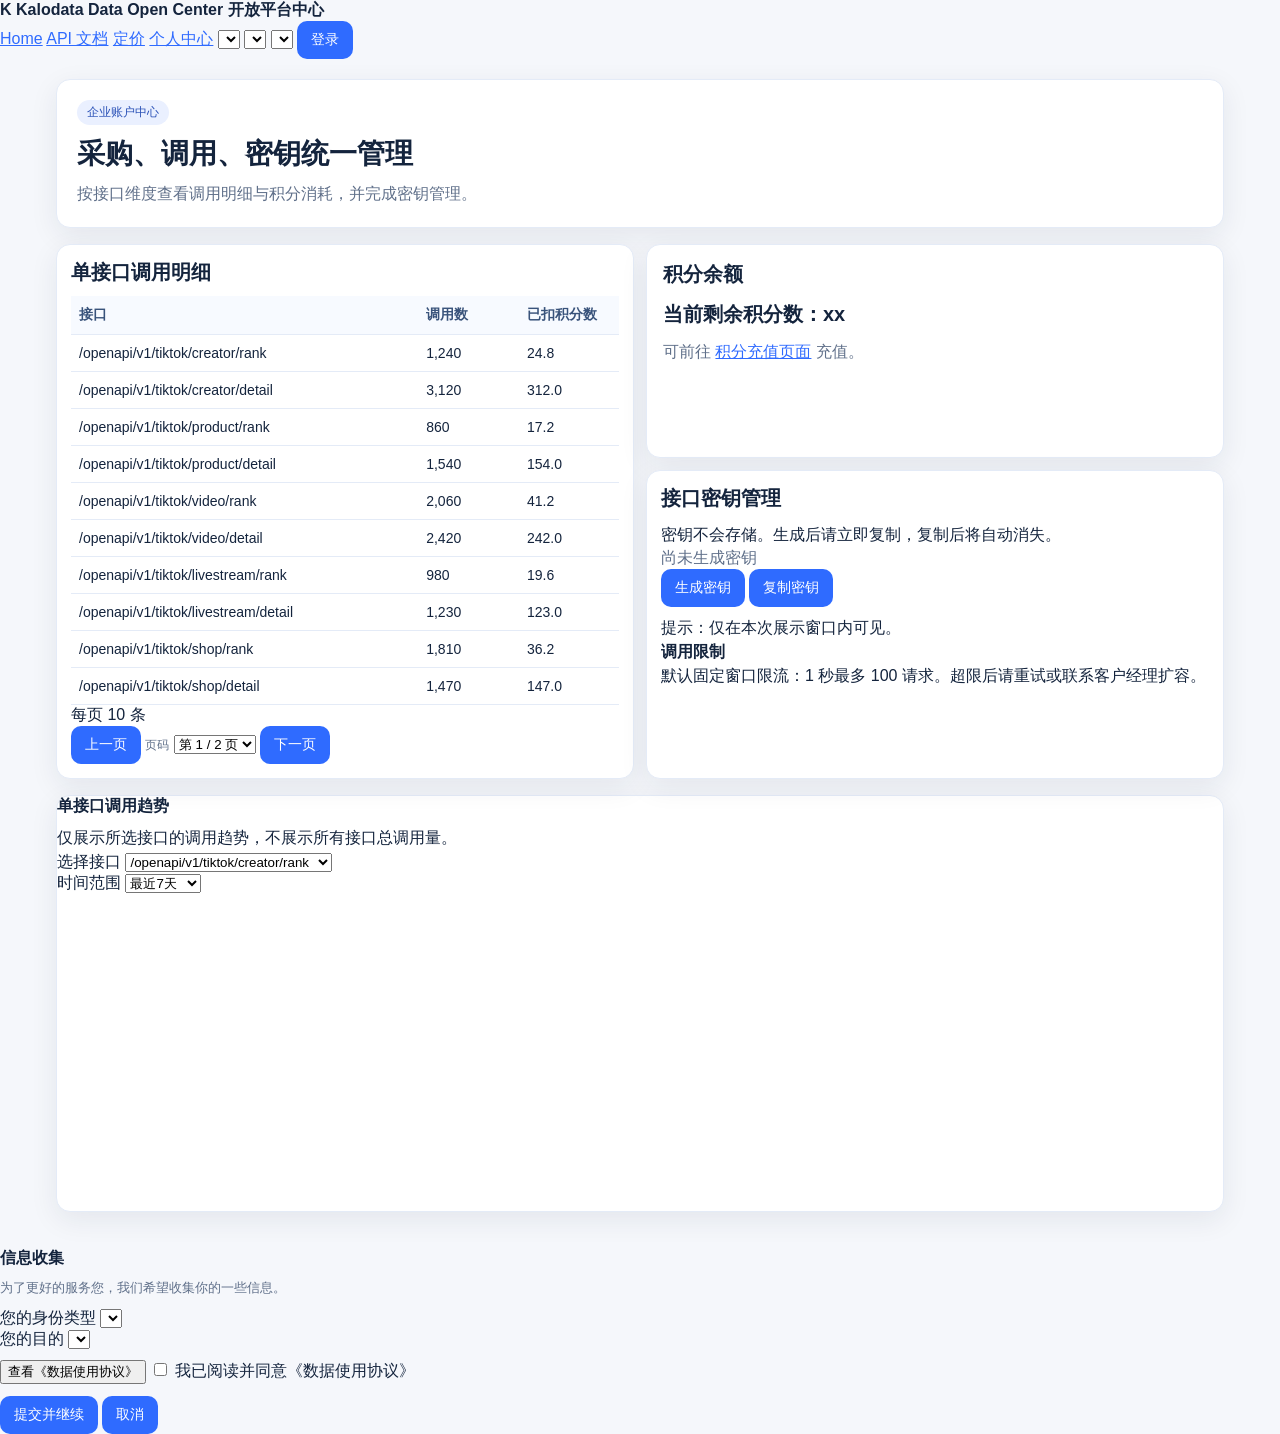
==== center.html @ 23e7f86f "Add files via upload" ====
<!doctype html>
<html lang="zh-CN">
  <head>
    <meta charset="UTF-8" />
    <meta name="viewport" content="width=device-width, initial-scale=1.0" />
    <title>Kalodata 本地交付 - 个人中心</title>
    <link rel="stylesheet" href="./styles.css" />
    <link rel="stylesheet" href="../styles.css?v=20260612-2" />
    <style>
      #rechargeHint a {
        color: #2f6bff;
      }

      #usageTable {
        min-width: 560px;
        table-layout: fixed;
      }

      #usageTable col:nth-child(1) {
        width: 62%;
      }

      #usageTable col:nth-child(2) {
        width: 18%;
      }

      #usageTable col:nth-child(3) {
        width: 20%;
      }

      #usageTable td:first-child,
      #usageTable th:first-child {
        overflow: hidden;
        text-overflow: ellipsis;
        white-space: nowrap;
      }

      #usageTable td:nth-child(2),
      #usageTable td:nth-child(3),
      #usageTable th:nth-child(2),
      #usageTable th:nth-child(3) {
        white-space: nowrap;
      }
    </style>
  </head>
  <body>
    <header class="site-header">
      <div class="site-header-inner">
        <a class="brand" href="./index.html">
          <span class="brand-logo">K</span>
          <span class="brand-text">
            <strong data-i18n="brand.title">Kalodata Data Open Center</strong>
            <span data-i18n="brand.sub">开放平台中心</span>
          </span>
        </a>
        <nav class="top-nav">
          <a href="./index.html" data-i18n="nav.home">Home</a>
          <a href="./docs.html" data-i18n="nav.docs">API 文档</a>
          <a href="./pricing.html" data-i18n="nav.pricing">定价</a>
          <a class="active" href="./center.html" data-i18n="nav.center">个人中心</a>
          <span class="global-controls">
            <select id="global-region" aria-label="region"></select>
            <select id="global-language" aria-label="language"></select>
            <select id="global-currency" aria-label="currency"></select>
          </span>
          <button class="btn" data-i18n="action.login">登录</button>
        </nav>
      </div>
    </header>

    <main class="page">
      <section class="card hero">
        <span class="hero-tag" id="centerTag">企业账户中心</span>
        <h1 id="centerTitle">采购、调用、密钥统一管理</h1>
        <p class="muted" id="centerDesc">按接口维度查看调用明细与积分消耗，并完成密钥管理。</p>
      </section>

      <section class="section grid-2">
        <article class="card panel">
          <h2 id="detailTitle">单接口调用明细</h2>
          <div class="table-wrap">
            <table id="usageTable">
              <colgroup>
                <col />
                <col />
                <col />
              </colgroup>
              <thead>
                <tr>
                  <th id="thApi">接口</th>
                  <th id="thCalls">调用数</th>
                  <th id="thDeducted">已扣积分数</th>
                </tr>
              </thead>
              <tbody id="usageTableBody"></tbody>
            </table>
          </div>
          <div class="table-pager">
            <div class="left" id="usagePageSizeText">每页 10 条</div>
            <div class="right">
              <button id="usagePrev" class="btn">上一页</button>
              <label for="usagePageSelect" class="muted" style="font-size: 12px" id="usagePageLabel">页码</label>
              <select id="usagePageSelect"></select>
              <button id="usageNext" class="btn">下一页</button>
            </div>
          </div>
        </article>

        <div style="display: grid; gap: 12px">
          <article class="card aside">
            <h2 id="balanceTitle">积分余额</h2>
            <p class="points" id="balanceText">当前剩余积分数：xx</p>
            <p class="muted" id="rechargeHint">
              可前往 <a href="./recharge.html" id="rechargeLinkText">积分充值页面</a> 充值。
            </p>
          </article>

          <article class="card panel">
            <h2 id="keyTitle" data-i18n="center.key.title">接口密钥管理</h2>
            <p class="section-sub" data-i18n="center.key.desc">密钥不会存储。生成后请立即复制，复制后将自动消失。</p>
            <div id="keyArea" class="key-box muted" data-i18n="center.key.empty">尚未生成密钥</div>
            <div class="key-actions">
              <button id="generateKey" class="btn primary" data-i18n="center.key.generate">生成密钥</button>
              <button id="copyKey" class="btn" disabled data-i18n="center.key.copy">复制密钥</button>
            </div>
            <p id="keyTip" class="status-ok" style="margin-top: 8px" data-i18n="center.key.tip">提示：仅在本次展示窗口内可见。</p>
            <div class="callout">
              <strong data-i18n="center.limit.title">调用限制</strong>
              <p id="limitText" data-i18n="center.limit.desc">默认固定窗口限流：1 秒最多 100 请求。超限后请重试或联系客户经理扩容。</p>
            </div>
          </article>
        </div>
      </section>

      <section class="section card trend-panel">
        <h3 data-i18n="center.trend.title">单接口调用趋势</h3>
        <p class="section-sub" data-i18n="center.trend.desc">仅展示所选接口的调用趋势，不展示所有接口总调用量。</p>
        <div class="fields" style="max-width: 520px">
          <div class="field">
            <label data-i18n="center.trend.endpoint">选择接口</label>
            <select id="trendEndpoint">
              <option value="creator-rank">/openapi/v1/tiktok/creator/rank</option>
              <option value="creator-detail">/openapi/v1/tiktok/creator/detail</option>
              <option value="product-rank">/openapi/v1/tiktok/product/rank</option>
            </select>
          </div>
          <div class="field">
            <label data-i18n="center.trend.range">时间范围</label>
            <select id="trendRange">
              <option value="7" data-i18n="center.trend.range.7">最近7天</option>
              <option value="14" data-i18n="center.trend.range.14">最近14天</option>
              <option value="30" data-i18n="center.trend.range.30">最近30天</option>
            </select>
          </div>
        </div>
        <svg id="trendSvg" class="trend-svg" viewBox="0 0 820 220" preserveAspectRatio="none"></svg>
      </section>
    </main>
    <div id="keyProfileModal" class="modal" aria-hidden="true">
      <div class="modal-card">
        <h3 data-i18n="center.key.profile.title">信息收集</h3>
        <p class="muted" style="font-size: 13px" data-i18n="center.key.profile.desc">
          为了更好的服务您，我们希望收集你的一些信息。
        </p>
        <div class="fields" style="grid-template-columns: 1fr; margin-top: 10px">
          <div class="field">
            <label data-i18n="center.key.profile.identity">您的身份类型</label>
            <select id="profileIdentity"></select>
          </div>
          <div class="field" id="profileIdentityOtherWrap" style="display: none">
            <label data-i18n="center.key.profile.identity.other">其他</label>
            <input
              id="profileIdentityOther"
              type="text"
              data-i18n-placeholder="center.key.profile.identity.otherPlaceholder"
              placeholder="请输入您的身份类型"
            />
          </div>
          <div class="field">
            <label data-i18n="center.key.profile.purpose">您的目的</label>
            <select id="profilePurpose"></select>
          </div>
        </div>
        <div class="agreement-step" style="margin-top: 10px">
          <button id="profileAgreementLink" type="button" class="agreement-link" data-i18n="pricing.agreement.link">查看《数据使用协议》</button>
          <div id="profileAgreementContent" class="agreement-content" hidden>
            <strong data-i18n="pricing.agreement.title">数据使用协议（摘要）</strong>
            <p data-i18n="pricing.agreement.content">
              您同意仅在合法合规范围内使用 Kalodata 数据，不得用于侵犯隐私、违规抓取、倒卖或其他违法用途。您需对账号与密钥安全负责，并遵守平台调用频率与权限边界。平台可基于合规要求对异常调用进行限制或暂停服务。
            </p>
          </div>
          <label class="agreement-check">
            <input id="profileAgreementCheck" type="checkbox" />
            <span data-i18n="pricing.agreement.check">我已阅读并同意《数据使用协议》</span>
          </label>
        </div>
        <p id="profileError" class="status-warn" style="display: none; margin-top: 10px"></p>
        <div class="hero-actions" style="margin-top: 12px">
          <button id="profileSubmit" class="btn primary" type="button" data-i18n="center.key.profile.submit">
            提交并继续
          </button>
          <button id="profileCancel" class="btn" type="button" data-i18n="center.key.profile.cancel">取消</button>
        </div>
      </div>
    </div>
    <script src="../app.js?v=20260612-6"></script>
    <script>
      const keyArea = document.getElementById("keyArea");
      const generateKeyBtn = document.getElementById("generateKey");
      const copyKeyBtn = document.getElementById("copyKey");
      const keyTip = document.getElementById("keyTip");
      const keyProfileModal = document.getElementById("keyProfileModal");
      const profileIdentity = document.getElementById("profileIdentity");
      const profileIdentityOtherWrap = document.getElementById("profileIdentityOtherWrap");
      const profileIdentityOther = document.getElementById("profileIdentityOther");
      const profilePurpose = document.getElementById("profilePurpose");
      const profileAgreementLink = document.getElementById("profileAgreementLink");
      const profileAgreementContent = document.getElementById("profileAgreementContent");
      const profileAgreementCheck = document.getElementById("profileAgreementCheck");
      const profileError = document.getElementById("profileError");
      const profileSubmit = document.getElementById("profileSubmit");
      const profileCancel = document.getElementById("profileCancel");
      let currentKey = "";

      function randomKey() {
        return `sk_live_kalodata_${Math.random().toString(36).slice(2, 10)}${Math.random()
          .toString(36)
          .slice(2, 8)}`;
      }

      function openProfileModal() {
        keyProfileModal.classList.add("open");
        keyProfileModal.setAttribute("aria-hidden", "false");
      }

      function closeProfileModal() {
        keyProfileModal.classList.remove("open");
        keyProfileModal.setAttribute("aria-hidden", "true");
      }

      function renderProfileOptions() {
        profileIdentity.innerHTML = `
          <option value="">--</option>
          <option value="brand">${window.KDC.t("center.key.profile.identity.brand")}</option>
          <option value="consulting">${window.KDC.t("center.key.profile.identity.consulting")}</option>
          <option value="merchant">${window.KDC.t("center.key.profile.identity.merchant")}</option>
          <option value="individual">${window.KDC.t("center.key.profile.identity.individual")}</option>
          <option value="other">${window.KDC.t("center.key.profile.identity.other")}</option>
        `;
        profilePurpose.innerHTML = `
          <option value="">--</option>
          <option value="self">${window.KDC.t("center.key.profile.purpose.self")}</option>
          <option value="client">${window.KDC.t("center.key.profile.purpose.client")}</option>
        `;
      }

      function issueKey() {
        currentKey = randomKey();
        keyArea.textContent = currentKey;
        keyArea.classList.remove("muted");
        copyKeyBtn.disabled = false;
        keyTip.textContent = window.KDC.t("center.key.generated");
      }

      function resetProfileForm() {
        profileIdentity.value = "";
        profileIdentityOther.value = "";
        profilePurpose.value = "";
        profileAgreementCheck.checked = false;
        profileAgreementContent.hidden = true;
        profileIdentityOtherWrap.style.display = "none";
        profileError.style.display = "none";
      }

      generateKeyBtn.addEventListener("click", () => {
        resetProfileForm();
        openProfileModal();
      });

      profileIdentity.addEventListener("change", () => {
        const isOther = profileIdentity.value === "other";
        profileIdentityOtherWrap.style.display = isOther ? "block" : "none";
        if (!isOther) profileIdentityOther.value = "";
        profileError.style.display = "none";
      });

      profileCancel.addEventListener("click", () => {
        closeProfileModal();
      });

      profileAgreementLink.addEventListener("click", () => {
        profileAgreementContent.hidden = !profileAgreementContent.hidden;
      });

      profileAgreementCheck.addEventListener("change", () => {
        if (profileAgreementCheck.checked) {
          profileError.style.display = "none";
        }
      });

      profileSubmit.addEventListener("click", () => {
        if (!profileIdentity.value) {
          profileError.style.display = "block";
          profileError.textContent = window.KDC.t("center.key.profile.error.identity");
          return;
        }
        if (profileIdentity.value === "other" && !String(profileIdentityOther.value || "").trim()) {
          profileError.style.display = "block";
          profileError.textContent = window.KDC.t("center.key.profile.error.other");
          return;
        }
        if (!profilePurpose.value) {
          profileError.style.display = "block";
          profileError.textContent = window.KDC.t("center.key.profile.error.purpose");
          return;
        }
        if (!profileAgreementCheck.checked) {
          profileError.style.display = "block";
          profileError.textContent = window.KDC.t("pricing.agreement.required");
          return;
        }
        closeProfileModal();
        issueKey();
      });

      keyProfileModal.addEventListener("click", (event) => {
        if (event.target === keyProfileModal) closeProfileModal();
      });

      copyKeyBtn.addEventListener("click", async () => {
        if (!currentKey) return;
        try {
          if (navigator.clipboard && navigator.clipboard.writeText) {
            await navigator.clipboard.writeText(currentKey);
          }
        } catch {}
        currentKey = "";
        keyArea.textContent = window.KDC.t("center.key.copiedMsg");
        keyArea.classList.add("muted");
        copyKeyBtn.disabled = true;
        keyTip.textContent = window.KDC.t("center.key.destroyed");
      });

      const trendData = {
        "creator-rank": [120, 180, 240, 210, 300, 340, 380, 360, 320, 340, 400, 420, 390, 410],
        "creator-detail": [80, 70, 110, 130, 120, 160, 140, 150, 190, 170, 180, 220, 200, 210],
        "product-rank": [60, 90, 140, 200, 260, 300, 280, 250, 220, 240, 210, 230, 200, 180],
      };

      function renderTrend() {
        const endpoint = document.getElementById("trendEndpoint").value;
        const range = Number(document.getElementById("trendRange").value);
        const source = trendData[endpoint];
        const points = source.slice(-Math.min(range, source.length));
        const max = Math.max(...points, 1);
        const min = Math.min(...points, 0);
        const width = 820;
        const height = 220;
        const padX = 36;
        const padY = 20;
        const plotW = width - padX * 2;
        const plotH = height - padY * 2;

        const coords = points.map((value, idx) => {
          const x = padX + (idx / (points.length - 1 || 1)) * plotW;
          const y = padY + (1 - (value - min) / (max - min || 1)) * plotH;
          return [x, y];
        });
        const polyline = coords.map((c) => `${c[0]},${c[1]}`).join(" ");

        const svg = document.getElementById("trendSvg");
        svg.innerHTML = `
          <line x1="${padX}" y1="${height - padY}" x2="${width - padX}" y2="${height - padY}" stroke="#d5e3ff" />
          <line x1="${padX}" y1="${padY}" x2="${padX}" y2="${height - padY}" stroke="#d5e3ff" />
          <polyline fill="none" stroke="#2f6bff" stroke-width="3" points="${polyline}" />
          ${coords.map((c) => `<circle cx="${c[0]}" cy="${c[1]}" r="3.2" fill="#1f58e8" />`).join("")}
          <text x="${padX}" y="16" fill="#5a6f95" font-size="11">${window.KDC.t("center.trend.axisY")}</text>
          <text x="${width - 72}" y="${height - 8}" fill="#5a6f95" font-size="11">${window.KDC.t("center.trend.axisX")}</text>
        `;
      }

      document.getElementById("trendEndpoint").addEventListener("change", renderTrend);
      document.getElementById("trendRange").addEventListener("change", renderTrend);
    </script>
    <script>
      const pageTexts = {
        zh: {
          tag: "企业账户中心",
          title: "采购、调用、密钥统一管理",
          desc: "按接口维度查看调用明细与积分消耗，并完成密钥管理。",
          detailTitle: "单接口调用明细",
          thApi: "接口",
          thCalls: "调用数",
          thDeducted: "已扣积分数",
          pagerPageSize: "每页 10 条",
          pagerPrev: "上一页",
          pagerNext: "下一页",
          pagerLabel: "页码",
          pagerFormat: "第 {page} / {total} 页",
          balanceTitle: "积分余额",
          balanceText: "当前剩余积分数：xx",
          rechargePrefix: "可前往 ",
          rechargeLink: "积分充值页面",
          rechargeSuffix: " 充值。",
        },
        en: {
          tag: "Enterprise Account Center",
          title: "Unified Purchase, Usage and Key Management",
          desc: "View per-endpoint usage details and point deductions, and manage API keys.",
          detailTitle: "Per-endpoint Usage Details",
          thApi: "API",
          thCalls: "Calls",
          thDeducted: "Deducted Points",
          pagerPageSize: "10 per page",
          pagerPrev: "Prev",
          pagerNext: "Next",
          pagerLabel: "Page",
          pagerFormat: "Page {page} / {total}",
          balanceTitle: "Point Balance",
          balanceText: "Current remaining points: xx",
          rechargePrefix: "Go to ",
          rechargeLink: "Points Recharge Page",
          rechargeSuffix: " to top up.",
        },
      };

      function activeTexts() {
        const lang = (window.KDC?.settings?.language || "zh-CN").toLowerCase();
        return lang.startsWith("zh") ? pageTexts.zh : pageTexts.en;
      }

      const usageRows = [
        { api: "/openapi/v1/tiktok/creator/rank", calls: "1,240", deducted: "24.8" },
        { api: "/openapi/v1/tiktok/creator/detail", calls: "3,120", deducted: "312.0" },
        { api: "/openapi/v1/tiktok/product/rank", calls: "860", deducted: "17.2" },
        { api: "/openapi/v1/tiktok/product/detail", calls: "1,540", deducted: "154.0" },
        { api: "/openapi/v1/tiktok/video/rank", calls: "2,060", deducted: "41.2" },
        { api: "/openapi/v1/tiktok/video/detail", calls: "2,420", deducted: "242.0" },
        { api: "/openapi/v1/tiktok/livestream/rank", calls: "980", deducted: "19.6" },
        { api: "/openapi/v1/tiktok/livestream/detail", calls: "1,230", deducted: "123.0" },
        { api: "/openapi/v1/tiktok/shop/rank", calls: "1,810", deducted: "36.2" },
        { api: "/openapi/v1/tiktok/shop/detail", calls: "1,470", deducted: "147.0" },
        { api: "/openapi/v1/category/rank", calls: "720", deducted: "14.4" },
        { api: "/openapi/v1/category/detail", calls: "930", deducted: "93.0" },
        { api: "/openapi/v1/tiktok/product/rank?region=US", calls: "650", deducted: "13.0" },
        { api: "/openapi/v1/tiktok/creator/rank?region=US", calls: "590", deducted: "11.8" },
        { api: "/openapi/v1/tiktok/video/rank?region=US", calls: "510", deducted: "10.2" },
      ];
      const usagePageSize = 10;
      let usagePage = 1;
      const usageBody = document.getElementById("usageTableBody");
      const usagePrev = document.getElementById("usagePrev");
      const usageNext = document.getElementById("usageNext");
      const usagePageSelect = document.getElementById("usagePageSelect");

      function pagerText(format, page, total) {
        return format.replace("{page}", String(page)).replace("{total}", String(total));
      }

      function renderUsageTable() {
        const t = activeTexts();
        const totalPages = Math.max(1, Math.ceil(usageRows.length / usagePageSize));
        if (usagePage > totalPages) usagePage = totalPages;
        const start = (usagePage - 1) * usagePageSize;
        const current = usageRows.slice(start, start + usagePageSize);

        usageBody.innerHTML = current
          .map(
            (row) => `<tr>
              <td>${row.api}</td>
              <td>${row.calls}</td>
              <td>${row.deducted}</td>
            </tr>`
          )
          .join("");

        usagePageSelect.innerHTML = Array.from({ length: totalPages }, (_, i) => {
          const page = i + 1;
          return `<option value="${page}">${pagerText(t.pagerFormat, page, totalPages)}</option>`;
        }).join("");
        usagePageSelect.value = String(usagePage);
        usagePrev.disabled = usagePage <= 1;
        usageNext.disabled = usagePage >= totalPages;
      }

      usagePrev.addEventListener("click", () => {
        if (usagePage > 1) {
          usagePage -= 1;
          renderUsageTable();
        }
      });
      usageNext.addEventListener("click", () => {
        const totalPages = Math.max(1, Math.ceil(usageRows.length / usagePageSize));
        if (usagePage < totalPages) {
          usagePage += 1;
          renderUsageTable();
        }
      });
      usagePageSelect.addEventListener("change", () => {
        usagePage = Number(usagePageSelect.value) || 1;
        renderUsageTable();
      });

      function applyPageTexts() {
        const t = activeTexts();
        document.getElementById("centerTag").textContent = t.tag;
        document.getElementById("centerTitle").textContent = t.title;
        document.getElementById("centerDesc").textContent = t.desc;
        document.getElementById("detailTitle").textContent = t.detailTitle;
        document.getElementById("thApi").textContent = t.thApi;
        document.getElementById("thCalls").textContent = t.thCalls;
        document.getElementById("thDeducted").textContent = t.thDeducted;
        document.getElementById("usagePageSizeText").textContent = t.pagerPageSize;
        document.getElementById("usagePrev").textContent = t.pagerPrev;
        document.getElementById("usageNext").textContent = t.pagerNext;
        document.getElementById("usagePageLabel").textContent = t.pagerLabel;
        document.getElementById("balanceTitle").textContent = t.balanceTitle;
        document.getElementById("balanceText").textContent = t.balanceText;
        document.getElementById("rechargeHint").innerHTML = `${t.rechargePrefix}<a href="./recharge.html" id="rechargeLinkText">${t.rechargeLink}</a>${t.rechargeSuffix}`;
        renderUsageTable();
        const identityBefore = profileIdentity.value;
        const purposeBefore = profilePurpose.value;
        renderProfileOptions();
        if (identityBefore) profileIdentity.value = identityBefore;
        if (purposeBefore) profilePurpose.value = purposeBefore;
        profileIdentityOtherWrap.style.display = profileIdentity.value === "other" ? "block" : "none";
        if (profileError.style.display !== "none") {
          if (!profileIdentity.value) profileError.textContent = window.KDC.t("center.key.profile.error.identity");
          else if (profileIdentity.value === "other" && !String(profileIdentityOther.value || "").trim()) {
            profileError.textContent = window.KDC.t("center.key.profile.error.other");
          } else if (!profilePurpose.value) {
            profileError.textContent = window.KDC.t("center.key.profile.error.purpose");
          } else if (!profileAgreementCheck.checked) {
            profileError.textContent = window.KDC.t("pricing.agreement.required");
          }
        }
        renderTrend();
      }

      applyPageTexts();
      window.addEventListener("kdc:settingsChanged", applyPageTexts);
    </script>
  </body>
</html>
---- styles.css ----
:root {
  --bg: #f5f7fb;
  --card: #ffffff;
  --line: #e4ebf7;
  --text: #14243d;
  --muted: #60708a;
  --primary: #2f6bff;
  --shadow: 0 8px 28px rgba(20, 36, 61, 0.08);
}

* {
  box-sizing: border-box;
}

body {
  margin: 0;
  font-family: "PingFang SC", "Microsoft YaHei", "Segoe UI", sans-serif;
  color: var(--text);
  background: var(--bg);
}

a {
  color: var(--primary);
}

.header {
  background: #fff;
  border-bottom: 1px solid var(--line);
}

.header-inner {
  max-width: 1200px;
  margin: 0 auto;
  padding: 14px 16px;
  display: flex;
  gap: 16px;
  align-items: center;
  justify-content: space-between;
}

.brand {
  text-decoration: none;
  color: var(--text);
  font-weight: 700;
}

.nav {
  display: flex;
  flex-wrap: wrap;
  gap: 8px;
}

.nav a {
  text-decoration: none;
  color: #2a3f63;
  border: 1px solid transparent;
  border-radius: 8px;
  padding: 6px 10px;
  font-size: 14px;
}

.nav a.active {
  border-color: #cfddff;
  background: #edf3ff;
  color: #234cae;
}

.page {
  max-width: 1200px;
  margin: 20px auto 36px;
  padding: 0 16px;
}

.card {
  background: var(--card);
  border: 1px solid var(--line);
  border-radius: 14px;
  box-shadow: var(--shadow);
}

.hero {
  padding: 20px;
}

.hero-tag {
  display: inline-block;
  border-radius: 999px;
  background: #eaf0ff;
  color: #2a51b7;
  padding: 4px 10px;
  font-size: 12px;
}

h1 {
  margin: 10px 0 8px;
  font-size: 28px;
}

h2 {
  margin: 0 0 10px;
  font-size: 20px;
}

h3 {
  margin: 0 0 8px;
  font-size: 16px;
}

p {
  margin: 0;
  line-height: 1.65;
}

.muted {
  color: var(--muted);
}

.section {
  margin-top: 16px;
}

.grid-2 {
  display: grid;
  grid-template-columns: repeat(2, minmax(0, 1fr));
  gap: 12px;
}

.grid-3 {
  display: grid;
  grid-template-columns: repeat(3, minmax(0, 1fr));
  gap: 12px;
}

.panel {
  padding: 14px;
}

.chip {
  display: inline-block;
  margin-top: 8px;
  border: 1px solid #d7e3ff;
  background: #f3f7ff;
  color: #294fba;
  border-radius: 999px;
  padding: 3px 10px;
  font-size: 12px;
}

.table-wrap {
  overflow-x: auto;
}

table {
  width: 100%;
  border-collapse: collapse;
  font-size: 14px;
}

th,
td {
  border-bottom: 1px solid var(--line);
  text-align: left;
  padding: 10px 8px;
  vertical-align: top;
}

th {
  color: #39537b;
  background: #f7faff;
  font-weight: 600;
}

.layout {
  display: grid;
  gap: 14px;
  grid-template-columns: minmax(0, 1fr) 320px;
  align-items: start;
}

.products {
  display: grid;
  grid-template-columns: repeat(2, minmax(0, 1fr));
  gap: 12px;
}

.formula {
  margin-top: 8px;
  font-size: 13px;
  color: #355176;
  background: #f5f8ff;
  border: 1px solid #e1e9ff;
  border-radius: 8px;
  padding: 6px 8px;
}

.btn {
  display: inline-block;
  text-decoration: none;
  border: 0;
  border-radius: 10px;
  padding: 10px 14px;
  font-size: 14px;
  background: var(--primary);
  color: #fff;
}

.aside {
  padding: 16px;
}

.points {
  margin: 10px 0 8px;
  font-size: 20px;
  font-weight: 600;
}

.doc-list {
  margin: 8px 0 0;
  padding-left: 18px;
}

.doc-list li {
  margin: 6px 0;
}

@media (max-width: 960px) {
  .grid-2,
  .grid-3,
  .products,
  .layout {
    grid-template-columns: 1fr;
  }
}
---- styles.css ----
:root {
  --bg: #f5f7fb;
  --card: #ffffff;
  --line: #e4ebf7;
  --text: #14243d;
  --muted: #60708a;
  --primary: #2f6bff;
  --shadow: 0 8px 28px rgba(20, 36, 61, 0.08);
}

* {
  box-sizing: border-box;
}

body {
  margin: 0;
  font-family: "PingFang SC", "Microsoft YaHei", "Segoe UI", sans-serif;
  color: var(--text);
  background: var(--bg);
}

a {
  color: var(--primary);
}

.header {
  background: #fff;
  border-bottom: 1px solid var(--line);
}

.header-inner {
  max-width: 1200px;
  margin: 0 auto;
  padding: 14px 16px;
  display: flex;
  gap: 16px;
  align-items: center;
  justify-content: space-between;
}

.brand {
  text-decoration: none;
  color: var(--text);
  font-weight: 700;
}

.nav {
  display: flex;
  flex-wrap: wrap;
  gap: 8px;
}

.nav a {
  text-decoration: none;
  color: #2a3f63;
  border: 1px solid transparent;
  border-radius: 8px;
  padding: 6px 10px;
  font-size: 14px;
}

.nav a.active {
  border-color: #cfddff;
  background: #edf3ff;
  color: #234cae;
}

.page {
  max-width: 1200px;
  margin: 20px auto 36px;
  padding: 0 16px;
}

.card {
  background: var(--card);
  border: 1px solid var(--line);
  border-radius: 14px;
  box-shadow: var(--shadow);
}

.hero {
  padding: 20px;
}

.hero-tag {
  display: inline-block;
  border-radius: 999px;
  background: #eaf0ff;
  color: #2a51b7;
  padding: 4px 10px;
  font-size: 12px;
}

h1 {
  margin: 10px 0 8px;
  font-size: 28px;
}

h2 {
  margin: 0 0 10px;
  font-size: 20px;
}

h3 {
  margin: 0 0 8px;
  font-size: 16px;
}

p {
  margin: 0;
  line-height: 1.65;
}

.muted {
  color: var(--muted);
}

.section {
  margin-top: 16px;
}

.grid-2 {
  display: grid;
  grid-template-columns: repeat(2, minmax(0, 1fr));
  gap: 12px;
}

.grid-3 {
  display: grid;
  grid-template-columns: repeat(3, minmax(0, 1fr));
  gap: 12px;
}

.panel {
  padding: 14px;
}

.chip {
  display: inline-block;
  margin-top: 8px;
  border: 1px solid #d7e3ff;
  background: #f3f7ff;
  color: #294fba;
  border-radius: 999px;
  padding: 3px 10px;
  font-size: 12px;
}

.table-wrap {
  overflow-x: auto;
}

table {
  width: 100%;
  border-collapse: collapse;
  font-size: 14px;
}

th,
td {
  border-bottom: 1px solid var(--line);
  text-align: left;
  padding: 10px 8px;
  vertical-align: top;
}

th {
  color: #39537b;
  background: #f7faff;
  font-weight: 600;
}

.layout {
  display: grid;
  gap: 14px;
  grid-template-columns: minmax(0, 1fr) 320px;
  align-items: start;
}

.products {
  display: grid;
  grid-template-columns: repeat(2, minmax(0, 1fr));
  gap: 12px;
}

.formula {
  margin-top: 8px;
  font-size: 13px;
  color: #355176;
  background: #f5f8ff;
  border: 1px solid #e1e9ff;
  border-radius: 8px;
  padding: 6px 8px;
}

.btn {
  display: inline-block;
  text-decoration: none;
  border: 0;
  border-radius: 10px;
  padding: 10px 14px;
  font-size: 14px;
  background: var(--primary);
  color: #fff;
}

.aside {
  padding: 16px;
}

.points {
  margin: 10px 0 8px;
  font-size: 20px;
  font-weight: 600;
}

.doc-list {
  margin: 8px 0 0;
  padding-left: 18px;
}

.doc-list li {
  margin: 6px 0;
}

@media (max-width: 960px) {
  .grid-2,
  .grid-3,
  .products,
  .layout {
    grid-template-columns: 1fr;
  }
}
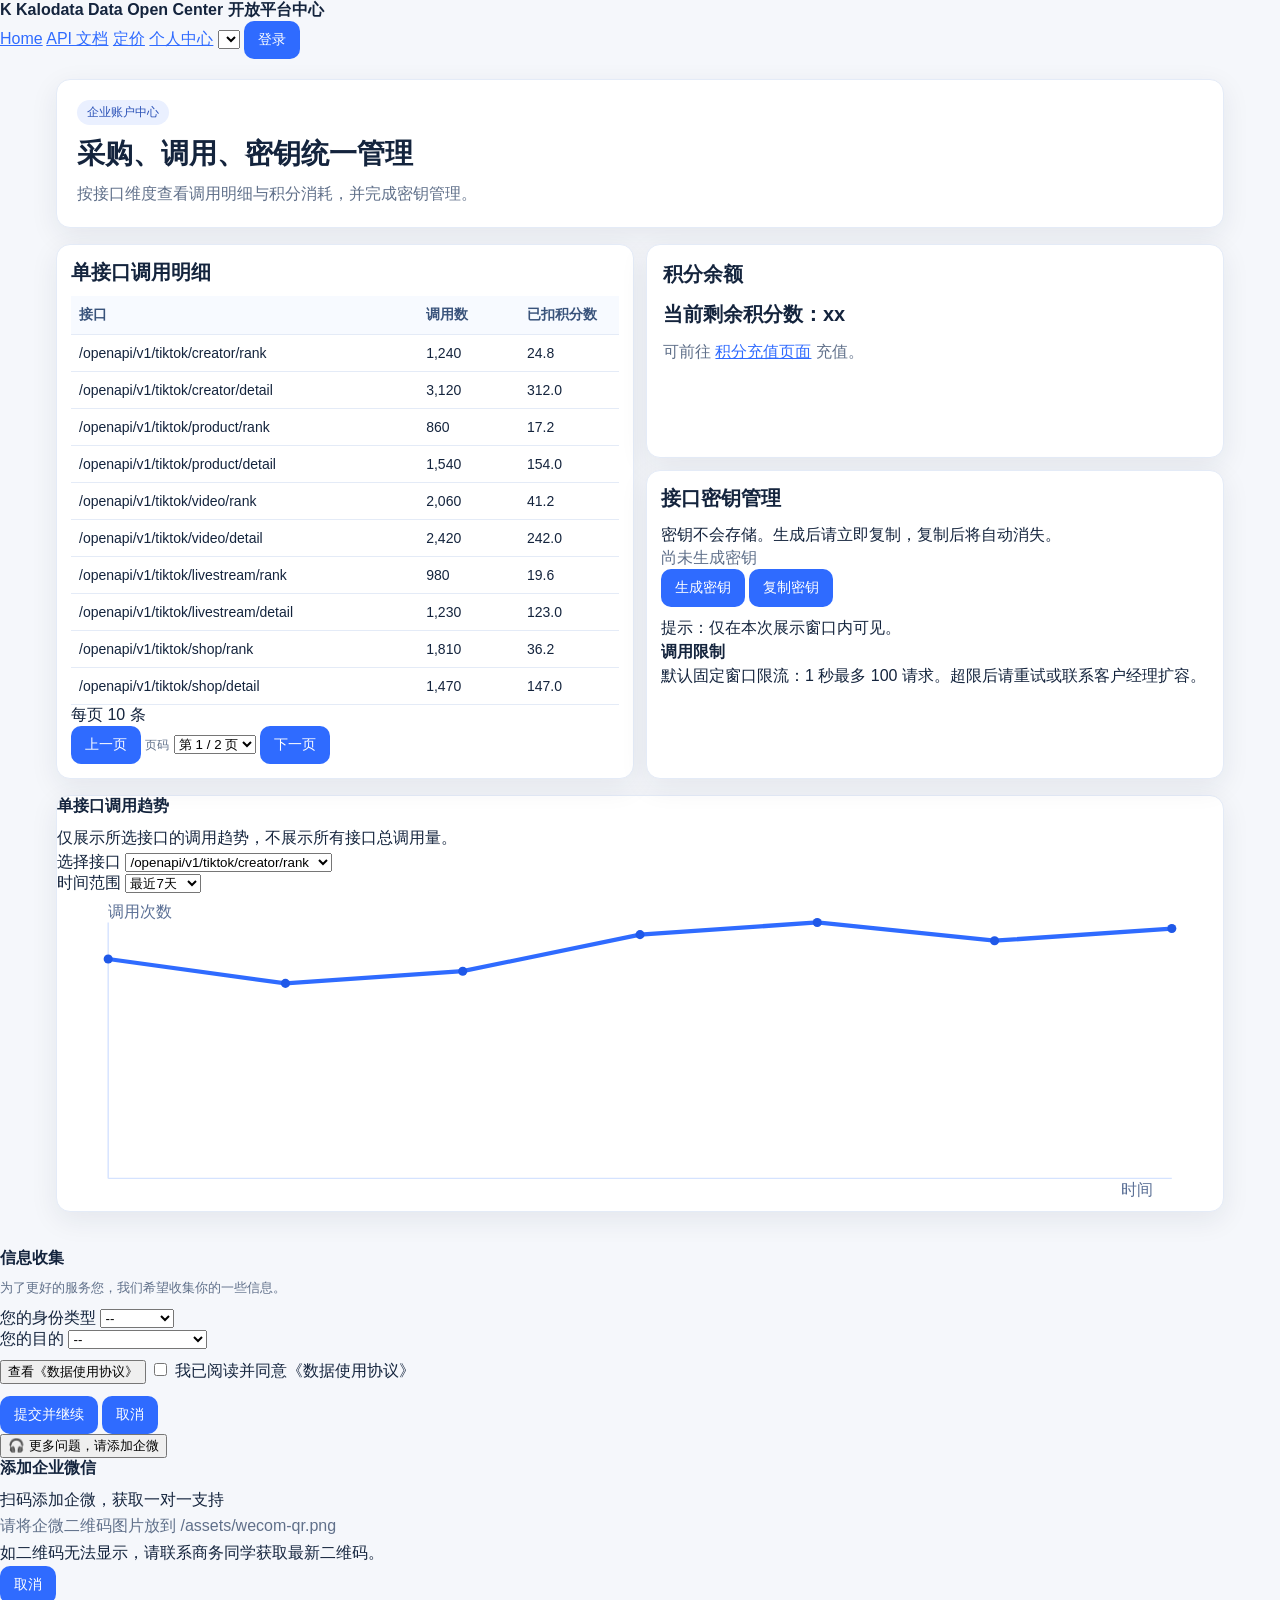
==== commit f7b7eab1: "Add files via upload" ====
--- a/center.html
+++ b/center.html
@@ -59,9 +59,7 @@
           <a href="./pricing.html" data-i18n="nav.pricing">定价</a>
           <a class="active" href="./center.html" data-i18n="nav.center">个人中心</a>
           <span class="global-controls">
-            <select id="global-region" aria-label="region"></select>
             <select id="global-language" aria-label="language"></select>
-            <select id="global-currency" aria-label="currency"></select>
           </span>
           <button class="btn" data-i18n="action.login">登录</button>
         </nav>
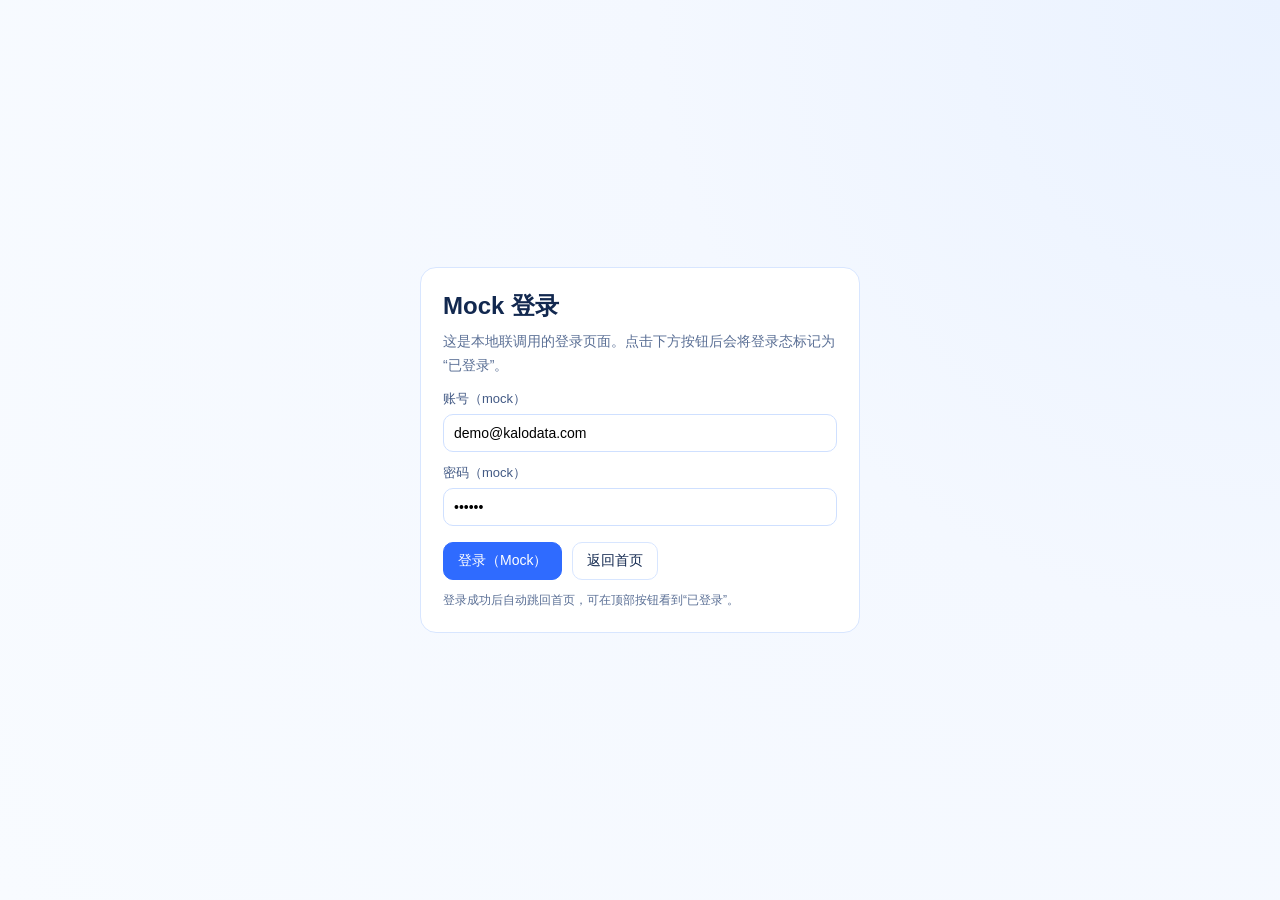
==== commit 34b23651: "Add files via upload" ====
--- a/center.html
+++ b/center.html
@@ -4,8 +4,8 @@
     <meta charset="UTF-8" />
     <meta name="viewport" content="width=device-width, initial-scale=1.0" />
     <title>Kalodata 本地交付 - 个人中心</title>
-    <link rel="stylesheet" href="./styles.css" />
-    <link rel="stylesheet" href="../styles.css?v=20260612-2" />
+    <link rel="stylesheet" href="./chat-output-20260612/styles.css" />
+    <link rel="stylesheet" href="./styles.css?v=20260612-2" />
     <style>
       #rechargeHint a {
         color: #2f6bff;
@@ -108,9 +108,7 @@
           <article class="card aside">
             <h2 id="balanceTitle">积分余额</h2>
             <p class="points" id="balanceText">当前剩余积分数：xx</p>
-            <p class="muted" id="rechargeHint">
-              可前往 <a href="./recharge.html" id="rechargeLinkText">积分充值页面</a> 充值。
-            </p>
+            <p class="muted" id="rechargeHint">可前往 <a href="./recharge.html" id="rechargeLinkText">积分充值页面</a> 充值。</p>
           </article>
 
           <article class="card panel">
@@ -154,12 +152,11 @@
         <svg id="trendSvg" class="trend-svg" viewBox="0 0 820 220" preserveAspectRatio="none"></svg>
       </section>
     </main>
+
     <div id="keyProfileModal" class="modal" aria-hidden="true">
       <div class="modal-card">
         <h3 data-i18n="center.key.profile.title">信息收集</h3>
-        <p class="muted" style="font-size: 13px" data-i18n="center.key.profile.desc">
-          为了更好的服务您，我们希望收集你的一些信息。
-        </p>
+        <p class="muted" style="font-size: 13px" data-i18n="center.key.profile.desc">为了更好的服务您，我们希望收集你的一些信息。</p>
         <div class="fields" style="grid-template-columns: 1fr; margin-top: 10px">
           <div class="field">
             <label data-i18n="center.key.profile.identity">您的身份类型</label>
@@ -167,12 +164,7 @@
           </div>
           <div class="field" id="profileIdentityOtherWrap" style="display: none">
             <label data-i18n="center.key.profile.identity.other">其他</label>
-            <input
-              id="profileIdentityOther"
-              type="text"
-              data-i18n-placeholder="center.key.profile.identity.otherPlaceholder"
-              placeholder="请输入您的身份类型"
-            />
+            <input id="profileIdentityOther" type="text" data-i18n-placeholder="center.key.profile.identity.otherPlaceholder" placeholder="请输入您的身份类型" />
           </div>
           <div class="field">
             <label data-i18n="center.key.profile.purpose">您的目的</label>
@@ -194,14 +186,13 @@
         </div>
         <p id="profileError" class="status-warn" style="display: none; margin-top: 10px"></p>
         <div class="hero-actions" style="margin-top: 12px">
-          <button id="profileSubmit" class="btn primary" type="button" data-i18n="center.key.profile.submit">
-            提交并继续
-          </button>
+          <button id="profileSubmit" class="btn primary" type="button" data-i18n="center.key.profile.submit">提交并继续</button>
           <button id="profileCancel" class="btn" type="button" data-i18n="center.key.profile.cancel">取消</button>
         </div>
       </div>
     </div>
-    <script src="../app.js?v=20260612-6"></script>
+
+    <script src="./app.js?v=20260612-6"></script>
     <script>
       const keyArea = document.getElementById("keyArea");
       const generateKeyBtn = document.getElementById("generateKey");
@@ -221,21 +212,16 @@
       let currentKey = "";
 
       function randomKey() {
-        return `sk_live_kalodata_${Math.random().toString(36).slice(2, 10)}${Math.random()
-          .toString(36)
-          .slice(2, 8)}`;
-      }
-
+        return `sk_live_kalodata_${Math.random().toString(36).slice(2, 10)}${Math.random().toString(36).slice(2, 8)}`;
+      }
       function openProfileModal() {
         keyProfileModal.classList.add("open");
         keyProfileModal.setAttribute("aria-hidden", "false");
       }
-
       function closeProfileModal() {
         keyProfileModal.classList.remove("open");
         keyProfileModal.setAttribute("aria-hidden", "true");
       }
-
       function renderProfileOptions() {
         profileIdentity.innerHTML = `
           <option value="">--</option>
@@ -251,7 +237,6 @@
           <option value="client">${window.KDC.t("center.key.profile.purpose.client")}</option>
         `;
       }
-
       function issueKey() {
         currentKey = randomKey();
         keyArea.textContent = currentKey;
@@ -259,7 +244,6 @@
         copyKeyBtn.disabled = false;
         keyTip.textContent = window.KDC.t("center.key.generated");
       }
-
       function resetProfileForm() {
         profileIdentity.value = "";
         profileIdentityOther.value = "";
@@ -269,33 +253,23 @@
         profileIdentityOtherWrap.style.display = "none";
         profileError.style.display = "none";
       }
-
       generateKeyBtn.addEventListener("click", () => {
         resetProfileForm();
         openProfileModal();
       });
-
       profileIdentity.addEventListener("change", () => {
         const isOther = profileIdentity.value === "other";
         profileIdentityOtherWrap.style.display = isOther ? "block" : "none";
         if (!isOther) profileIdentityOther.value = "";
         profileError.style.display = "none";
       });
-
-      profileCancel.addEventListener("click", () => {
-        closeProfileModal();
-      });
-
+      profileCancel.addEventListener("click", closeProfileModal);
       profileAgreementLink.addEventListener("click", () => {
         profileAgreementContent.hidden = !profileAgreementContent.hidden;
       });
-
       profileAgreementCheck.addEventListener("change", () => {
-        if (profileAgreementCheck.checked) {
-          profileError.style.display = "none";
-        }
-      });
-
+        if (profileAgreementCheck.checked) profileError.style.display = "none";
+      });
       profileSubmit.addEventListener("click", () => {
         if (!profileIdentity.value) {
           profileError.style.display = "block";
@@ -320,11 +294,9 @@
         closeProfileModal();
         issueKey();
       });
-
       keyProfileModal.addEventListener("click", (event) => {
         if (event.target === keyProfileModal) closeProfileModal();
       });
-
       copyKeyBtn.addEventListener("click", async () => {
         if (!currentKey) return;
         try {
@@ -344,7 +316,6 @@
         "creator-detail": [80, 70, 110, 130, 120, 160, 140, 150, 190, 170, 180, 220, 200, 210],
         "product-rank": [60, 90, 140, 200, 260, 300, 280, 250, 220, 240, 210, 230, 200, 180],
       };
-
       function renderTrend() {
         const endpoint = document.getElementById("trendEndpoint").value;
         const range = Number(document.getElementById("trendRange").value);
@@ -358,14 +329,12 @@
         const padY = 20;
         const plotW = width - padX * 2;
         const plotH = height - padY * 2;
-
         const coords = points.map((value, idx) => {
           const x = padX + (idx / (points.length - 1 || 1)) * plotW;
           const y = padY + (1 - (value - min) / (max - min || 1)) * plotH;
           return [x, y];
         });
         const polyline = coords.map((c) => `${c[0]},${c[1]}`).join(" ");
-
         const svg = document.getElementById("trendSvg");
         svg.innerHTML = `
           <line x1="${padX}" y1="${height - padY}" x2="${width - padX}" y2="${height - padY}" stroke="#d5e3ff" />
@@ -376,7 +345,6 @@
           <text x="${width - 72}" y="${height - 8}" fill="#5a6f95" font-size="11">${window.KDC.t("center.trend.axisX")}</text>
         `;
       }
-
       document.getElementById("trendEndpoint").addEventListener("change", renderTrend);
       document.getElementById("trendRange").addEventListener("change", renderTrend);
     </script>
@@ -421,12 +389,10 @@
           rechargeSuffix: " to top up.",
         },
       };
-
       function activeTexts() {
         const lang = (window.KDC?.settings?.language || "zh-CN").toLowerCase();
         return lang.startsWith("zh") ? pageTexts.zh : pageTexts.en;
       }
-
       const usageRows = [
         { api: "/openapi/v1/tiktok/creator/rank", calls: "1,240", deducted: "24.8" },
         { api: "/openapi/v1/tiktok/creator/detail", calls: "3,120", deducted: "312.0" },
@@ -450,28 +416,16 @@
       const usagePrev = document.getElementById("usagePrev");
       const usageNext = document.getElementById("usageNext");
       const usagePageSelect = document.getElementById("usagePageSelect");
-
       function pagerText(format, page, total) {
         return format.replace("{page}", String(page)).replace("{total}", String(total));
       }
-
       function renderUsageTable() {
         const t = activeTexts();
         const totalPages = Math.max(1, Math.ceil(usageRows.length / usagePageSize));
         if (usagePage > totalPages) usagePage = totalPages;
         const start = (usagePage - 1) * usagePageSize;
         const current = usageRows.slice(start, start + usagePageSize);
-
-        usageBody.innerHTML = current
-          .map(
-            (row) => `<tr>
-              <td>${row.api}</td>
-              <td>${row.calls}</td>
-              <td>${row.deducted}</td>
-            </tr>`
-          )
-          .join("");
-
+        usageBody.innerHTML = current.map((row) => `<tr><td>${row.api}</td><td>${row.calls}</td><td>${row.deducted}</td></tr>`).join("");
         usagePageSelect.innerHTML = Array.from({ length: totalPages }, (_, i) => {
           const page = i + 1;
           return `<option value="${page}">${pagerText(t.pagerFormat, page, totalPages)}</option>`;
@@ -480,7 +434,6 @@
         usagePrev.disabled = usagePage <= 1;
         usageNext.disabled = usagePage >= totalPages;
       }
-
       usagePrev.addEventListener("click", () => {
         if (usagePage > 1) {
           usagePage -= 1;
@@ -498,7 +451,6 @@
         usagePage = Number(usagePageSelect.value) || 1;
         renderUsageTable();
       });
-
       function applyPageTexts() {
         const t = activeTexts();
         document.getElementById("centerTag").textContent = t.tag;
@@ -534,7 +486,6 @@
         }
         renderTrend();
       }
-
       applyPageTexts();
       window.addEventListener("kdc:settingsChanged", applyPageTexts);
     </script>
--- a/styles.css
+++ b/styles.css
@@ -1,233 +1,1268 @@
 :root {
-  --bg: #f5f7fb;
-  --card: #ffffff;
-  --line: #e4ebf7;
-  --text: #14243d;
-  --muted: #60708a;
+  --bg: #f4f8ff;
+  --surface: #ffffff;
+  --surface-soft: #f7faff;
+  --line: #d8e6ff;
+  --text: #12284f;
+  --muted: #5a6f95;
   --primary: #2f6bff;
-  --shadow: 0 8px 28px rgba(20, 36, 61, 0.08);
+  --primary-strong: #1f58e8;
+  --primary-soft: #eaf1ff;
+  --success: #0a8f5c;
+  --warning: #db8a00;
 }
 
 * {
   box-sizing: border-box;
 }
 
+html,
 body {
   margin: 0;
-  font-family: "PingFang SC", "Microsoft YaHei", "Segoe UI", sans-serif;
+  padding: 0;
+}
+
+body {
+  font-family: "Inter", "Segoe UI", "PingFang SC", "Microsoft YaHei", sans-serif;
   color: var(--text);
-  background: var(--bg);
+  background: radial-gradient(circle at top right, #eaf2ff 0%, #f4f8ff 40%, #f8fbff 100%);
 }
 
 a {
-  color: var(--primary);
-}
-
-.header {
-  background: #fff;
+  color: inherit;
+  text-decoration: none;
+}
+
+.site-header {
+  position: sticky;
+  top: 0;
+  z-index: 40;
   border-bottom: 1px solid var(--line);
-}
-
-.header-inner {
-  max-width: 1200px;
+  background: rgba(255, 255, 255, 0.9);
+  backdrop-filter: blur(8px);
+}
+
+.site-header-inner {
+  max-width: 1240px;
   margin: 0 auto;
-  padding: 14px 16px;
-  display: flex;
-  gap: 16px;
+  height: 68px;
+  display: flex;
   align-items: center;
   justify-content: space-between;
+  padding: 0 20px;
 }
 
 .brand {
-  text-decoration: none;
+  display: flex;
+  align-items: center;
+  gap: 10px;
+}
+
+.brand-logo {
+  width: 34px;
+  height: 34px;
+  border-radius: 10px;
+  display: grid;
+  place-items: center;
+  background: linear-gradient(135deg, #2f6bff, #4d8bff);
+  color: #fff;
+  font-weight: 700;
+}
+
+.brand-text {
+  line-height: 1.1;
+}
+
+.brand-text strong {
+  display: block;
+  font-size: 14px;
+}
+
+.brand-text span {
+  color: var(--muted);
+  font-size: 12px;
+}
+
+.top-nav {
+  display: flex;
+  align-items: center;
+  gap: 18px;
+  color: #3a5180;
+  font-size: 14px;
+}
+
+.top-nav a {
+  padding: 6px 10px;
+  border-radius: 8px;
+}
+
+.top-nav a.active {
+  background: var(--primary-soft);
+  color: var(--primary-strong);
+  font-weight: 600;
+}
+
+.global-controls {
+  display: inline-flex;
+  align-items: center;
+  gap: 6px;
+}
+
+.global-controls select {
+  border: 1px solid #cfe0ff;
+  border-radius: 8px;
+  padding: 6px 8px;
+  background: #fff;
+  color: #2b4578;
+  font-size: 12px;
+}
+
+.btn {
+  border: 1px solid var(--line);
+  background: #fff;
   color: var(--text);
+  border-radius: 10px;
+  padding: 8px 14px;
+  font-size: 13px;
+  cursor: pointer;
+}
+
+.btn.primary {
+  background: var(--primary);
+  border-color: var(--primary);
+  color: #fff;
+}
+
+.btn.primary:hover {
+  background: var(--primary-strong);
+}
+
+.page {
+  max-width: 1240px;
+  margin: 0 auto;
+  padding: 22px 20px 40px;
+}
+
+.card {
+  background: var(--surface);
+  border: 1px solid var(--line);
+  border-radius: 16px;
+}
+
+.hero {
+  padding: 28px;
+  background: linear-gradient(145deg, #ffffff 0%, #f2f7ff 70%, #e8f1ff 100%);
+}
+
+.hero-tag {
+  display: inline-flex;
+  padding: 6px 11px;
+  border-radius: 999px;
+  font-size: 12px;
+  font-weight: 600;
+  color: #295de0;
+  background: #eaf1ff;
+}
+
+.hero h1 {
+  font-size: 34px;
+  margin: 14px 0 8px;
+  line-height: 1.2;
+}
+
+.hero p {
+  margin: 0;
+  color: var(--muted);
+  line-height: 1.75;
+}
+
+.hero-actions {
+  margin-top: 20px;
+  display: flex;
+  gap: 10px;
+}
+
+.grid {
+  display: grid;
+  gap: 14px;
+}
+
+.grid-4 {
+  grid-template-columns: repeat(4, minmax(0, 1fr));
+}
+
+.grid-3 {
+  grid-template-columns: repeat(3, minmax(0, 1fr));
+}
+
+.stat {
+  padding: 16px;
+}
+
+.stat strong {
+  display: block;
+  font-size: 26px;
+  margin-bottom: 4px;
+}
+
+.stat span {
+  color: var(--muted);
+  font-size: 13px;
+}
+
+.section {
+  margin-top: 16px;
+}
+
+.section-title {
+  font-size: 20px;
+  margin: 0 0 10px;
+}
+
+.section-sub {
+  margin: 0 0 14px;
+  color: var(--muted);
+  font-size: 14px;
+}
+
+.feature {
+  padding: 16px;
+}
+
+.feature h3 {
+  margin: 2px 0 8px;
+  font-size: 17px;
+}
+
+.feature p {
+  margin: 0;
+  line-height: 1.7;
+  color: var(--muted);
+  font-size: 14px;
+}
+
+.doc-layout {
+  display: grid;
+  grid-template-columns: 280px 1fr;
+  gap: 16px;
+}
+
+.doc-sidebar {
+  position: sticky;
+  top: 90px;
+  height: calc(100vh - 110px);
+  overflow: auto;
+  padding: 14px;
+}
+
+.doc-sidebar h3 {
+  margin: 0 0 10px;
+  font-size: 14px;
+  color: var(--muted);
+}
+
+.doc-group {
+  margin-bottom: 14px;
+}
+
+.doc-group-title {
+  font-size: 13px;
   font-weight: 700;
-}
-
-.nav {
-  display: flex;
-  flex-wrap: wrap;
-  gap: 8px;
-}
-
-.nav a {
-  text-decoration: none;
-  color: #2a3f63;
-  border: 1px solid transparent;
+  margin: 0 0 8px;
+}
+
+.doc-link {
+  width: 100%;
+  text-align: left;
+  border: none;
+  background: transparent;
   border-radius: 8px;
-  padding: 6px 10px;
+  padding: 9px 10px;
+  color: #344a75;
+  font-size: 13px;
+  cursor: pointer;
+}
+
+.doc-link:hover {
+  background: var(--primary-soft);
+}
+
+.doc-link.active {
+  background: var(--primary-soft);
+  color: var(--primary-strong);
+  font-weight: 600;
+}
+
+.doc-content {
+  padding: 18px;
+}
+
+.endpoint-title {
+  font-size: 24px;
+  margin: 0 0 8px;
+}
+
+.endpoint-meta {
+  margin: 0;
+  color: var(--muted);
   font-size: 14px;
 }
 
-.nav a.active {
-  border-color: #cfddff;
-  background: #edf3ff;
-  color: #234cae;
-}
-
-.page {
-  max-width: 1200px;
-  margin: 20px auto 36px;
-  padding: 0 16px;
-}
-
-.card {
-  background: var(--card);
+.chip {
+  display: inline-flex;
+  border-radius: 8px;
+  padding: 5px 9px;
+  font-size: 12px;
+  font-weight: 600;
+  margin-right: 6px;
+}
+
+.chip.method {
+  background: #dbe8ff;
+  color: #2557d1;
+}
+
+.chip.route {
+  background: #edf4ff;
+  color: #2e4f88;
+  font-family: "Consolas", monospace;
+}
+
+.callout {
+  margin-top: 14px;
   border: 1px solid var(--line);
-  border-radius: 14px;
-  box-shadow: var(--shadow);
-}
-
-.hero {
-  padding: 20px;
-}
-
-.hero-tag {
-  display: inline-block;
-  border-radius: 999px;
-  background: #eaf0ff;
-  color: #2a51b7;
-  padding: 4px 10px;
-  font-size: 12px;
-}
-
-h1 {
-  margin: 10px 0 8px;
-  font-size: 28px;
-}
-
-h2 {
-  margin: 0 0 10px;
-  font-size: 20px;
-}
-
-h3 {
+  background: var(--surface-soft);
+  border-radius: 12px;
+  padding: 12px;
+}
+
+.callout strong {
+  font-size: 13px;
+  color: #23467f;
+}
+
+.callout p {
+  margin: 6px 0 0;
+  color: var(--muted);
+  line-height: 1.65;
+  font-size: 13px;
+}
+
+.block {
+  margin-top: 16px;
+}
+
+.block h3 {
   margin: 0 0 8px;
   font-size: 16px;
 }
 
-p {
-  margin: 0;
-  line-height: 1.65;
-}
-
-.muted {
-  color: var(--muted);
-}
-
-.section {
-  margin-top: 16px;
-}
-
-.grid-2 {
-  display: grid;
-  grid-template-columns: repeat(2, minmax(0, 1fr));
-  gap: 12px;
-}
-
-.grid-3 {
-  display: grid;
-  grid-template-columns: repeat(3, minmax(0, 1fr));
-  gap: 12px;
-}
-
-.panel {
-  padding: 14px;
-}
-
-.chip {
-  display: inline-block;
-  margin-top: 8px;
-  border: 1px solid #d7e3ff;
-  background: #f3f7ff;
-  color: #294fba;
-  border-radius: 999px;
-  padding: 3px 10px;
-  font-size: 12px;
-}
-
 .table-wrap {
-  overflow-x: auto;
+  border: 1px solid var(--line);
+  border-radius: 12px;
+  overflow: auto;
 }
 
 table {
   width: 100%;
   border-collapse: collapse;
-  font-size: 14px;
+  min-width: 680px;
 }
 
 th,
 td {
-  border-bottom: 1px solid var(--line);
+  padding: 11px 12px;
+  border-bottom: 1px solid #eaf0ff;
   text-align: left;
-  padding: 10px 8px;
-  vertical-align: top;
+  font-size: 13px;
 }
 
 th {
-  color: #39537b;
+  font-weight: 600;
+  background: var(--surface-soft);
+  color: #425982;
+}
+
+.mono {
+  font-family: "Consolas", monospace;
+}
+
+.debug-actions {
+  margin-top: 10px;
+}
+
+.debug-response-wrap {
+  margin-top: 12px;
+}
+
+.debug-response-wrap p,
+#debug-request-label {
+  margin: 0 0 6px;
+  font-size: 13px;
+  color: #425982;
+}
+
+.pricing-grid {
+  display: grid;
+  grid-template-columns: 1fr 1fr;
+  gap: 14px;
+}
+
+.price-card {
+  padding: 16px;
+}
+
+.price-card h3 {
+  margin: 0 0 8px;
+  font-size: 18px;
+}
+
+.price-card p {
+  margin: 0;
+  color: var(--muted);
+  font-size: 14px;
+  line-height: 1.65;
+}
+
+.price {
+  margin: 12px 0;
+  font-size: 30px;
+  font-weight: 700;
+}
+
+.price small {
+  font-size: 14px;
+  color: var(--muted);
+  font-weight: 500;
+}
+
+.formula {
+  margin-top: 12px;
+  border: 1px dashed #c7d9ff;
+  border-radius: 10px;
+  padding: 10px 12px;
+  color: #325383;
+  background: #f8fbff;
+  font-size: 13px;
+  line-height: 1.65;
+}
+
+.fields {
+  display: grid;
+  grid-template-columns: 1fr 1fr;
+  gap: 10px;
+  margin-top: 12px;
+}
+
+.field label {
+  display: block;
+  font-size: 12px;
+  color: #4f668f;
+  margin-bottom: 6px;
+}
+
+.field input,
+.field select {
+  width: 100%;
+  border: 1px solid #cfe0ff;
+  border-radius: 10px;
+  padding: 10px;
+  font-size: 13px;
+  background: #fbfdff;
+}
+
+.result {
+  margin-top: 12px;
+  padding: 10px 12px;
+  border-radius: 10px;
+  background: #edf4ff;
+  color: #2854a4;
+  font-size: 13px;
+}
+
+.account-layout {
+  display: grid;
+  grid-template-columns: 1.1fr 1fr;
+  gap: 14px;
+}
+
+.panel-body {
+  padding: 16px;
+}
+
+.panel-body h3 {
+  margin: 0 0 10px;
+  font-size: 18px;
+}
+
+.list {
+  margin: 0;
+  padding-left: 16px;
+  color: var(--muted);
+}
+
+.list li {
+  margin-bottom: 8px;
+}
+
+.key-box {
+  border: 1px dashed #bdd2ff;
+  border-radius: 10px;
+  padding: 10px;
+  font-family: "Consolas", monospace;
+  font-size: 13px;
+  color: #2f4c83;
+  background: #f8fbff;
+}
+
+.status-ok {
+  color: var(--success);
+  font-size: 12px;
+}
+
+.status-warn {
+  color: var(--warning);
+  font-size: 12px;
+}
+
+.pill {
+  display: inline-flex;
+  align-items: center;
+  border-radius: 999px;
+  padding: 4px 9px;
+  font-size: 12px;
+  font-weight: 600;
+  margin-right: 6px;
+}
+
+.pill.ok {
+  background: #e8f8f1;
+  color: #0a8f5c;
+}
+
+.pill.wait {
+  background: #fff4df;
+  color: #ad6c00;
+}
+
+.compare-table tbody tr:first-child td {
+  font-size: 15px;
+}
+
+.compare-table tbody tr:first-child td:nth-child(2) {
+  color: #0a8f5c;
+}
+
+.compare-table tbody tr:first-child td:nth-child(3),
+.compare-table tbody tr:first-child td:nth-child(4) {
+  color: #d73a49;
+}
+
+.steps {
+  margin-top: 14px;
+  padding-left: 16px;
+  color: var(--muted);
+}
+
+.steps li {
+  margin-bottom: 8px;
+  line-height: 1.65;
+}
+
+.product-card {
+  padding: 16px;
+  min-height: 210px;
+}
+
+.product-card h3 {
+  margin: 0 0 8px;
+  font-size: 16px;
+}
+
+.product-meta {
+  color: var(--muted);
+  font-size: 13px;
+}
+
+.product-footer {
+  margin-top: 12px;
+  display: flex;
+  align-items: center;
+  justify-content: space-between;
+}
+
+.product-grid {
+  display: grid;
+  grid-template-columns: repeat(2, minmax(0, 1fr));
+  gap: 16px;
+}
+
+.qty-control {
+  display: inline-flex;
+  border: 1px solid #cfe0ff;
+  border-radius: 10px;
+  overflow: hidden;
+  background: #fff;
+}
+
+.qty-control button {
+  width: 28px;
+  border: none;
+  background: #f2f7ff;
+  color: #2d4d87;
+  cursor: pointer;
+}
+
+.qty-control span {
+  display: grid;
+  place-items: center;
+  width: 34px;
+  font-size: 13px;
+}
+
+.pricing-layout {
+  display: grid;
+  grid-template-columns: 1.5fr 1fr;
+  gap: 14px;
+}
+
+.cart {
+  padding: 16px;
+  position: sticky;
+  top: 90px;
+  height: fit-content;
+}
+
+.cart h3 {
+  margin: 0 0 10px;
+}
+
+.cart-list {
+  margin: 0;
+  padding: 0;
+  list-style: none;
+}
+
+.cart-list li {
+  display: flex;
+  justify-content: space-between;
+  gap: 10px;
+  padding: 9px 0;
+  border-bottom: 1px solid #edf2ff;
+  font-size: 13px;
+}
+
+.cart-total {
+  margin-top: 12px;
+  font-size: 14px;
+  color: #2a467e;
+}
+
+.agreement-step {
+  margin-top: 10px;
+  padding-top: 10px;
+  border-top: 1px dashed #d7e5ff;
+}
+
+.agreement-link {
+  border: none;
+  background: transparent;
+  color: #2d5fd8;
+  font-size: 12px;
+  padding: 0;
+  cursor: pointer;
+  text-decoration: underline;
+}
+
+.agreement-content {
+  margin-top: 8px;
+  border: 1px solid #d8e6ff;
+  border-radius: 10px;
+  padding: 9px 10px;
+  background: #f8fbff;
+}
+
+.agreement-content strong {
+  font-size: 12px;
+  color: #294b83;
+}
+
+.agreement-content p {
+  margin: 6px 0 0;
+  font-size: 12px;
+  line-height: 1.65;
+  color: var(--muted);
+}
+
+.agreement-check {
+  margin-top: 10px;
+  display: flex;
+  gap: 8px;
+  align-items: flex-start;
+  font-size: 12px;
+  color: #3d5788;
+}
+
+.muted {
+  color: var(--muted);
+}
+
+.modal {
+  position: fixed;
+  inset: 0;
+  display: none;
+  align-items: center;
+  justify-content: center;
+  background: rgba(13, 29, 60, 0.45);
+  z-index: 80;
+}
+
+.modal.open {
+  display: flex;
+}
+
+.modal-card {
+  width: min(460px, 92vw);
+  background: #fff;
+  border-radius: 14px;
+  border: 1px solid #d4e2ff;
+  padding: 16px;
+}
+
+.modal-card h3 {
+  margin: 0 0 8px;
+}
+
+.pay-options {
+  display: grid;
+  gap: 8px;
+  margin: 12px 0;
+}
+
+.pay-option {
+  border: 1px solid #d8e6ff;
+  border-radius: 10px;
+  padding: 10px;
+  display: flex;
+  justify-content: space-between;
+  font-size: 13px;
+}
+
+.trend-panel {
+  padding: 16px;
+}
+
+.trend-svg {
+  width: 100%;
+  height: 210px;
+  border: 1px solid #dbe8ff;
+  border-radius: 10px;
+  background: #f8fbff;
+}
+
+.key-actions {
+  margin-top: 10px;
+  display: flex;
+  gap: 8px;
+}
+
+.table-pager {
+  margin-top: 10px;
+  display: flex;
+  align-items: center;
+  justify-content: space-between;
+  gap: 12px;
+  flex-wrap: wrap;
+}
+
+.table-pager .left {
+  font-size: 12px;
+  color: var(--muted);
+}
+
+.table-pager .right {
+  display: flex;
+  align-items: center;
+  gap: 8px;
+}
+
+.table-pager select {
+  border: 1px solid #cfe0ff;
+  border-radius: 8px;
+  padding: 7px 10px;
+  background: #fff;
+  color: var(--text);
+  font-size: 12px;
+}
+
+.table-toolbar {
+  margin-bottom: 10px;
+  display: flex;
+  align-items: center;
+  justify-content: space-between;
+  gap: 12px;
+  flex-wrap: wrap;
+}
+
+.table-toolbar .search {
+  width: min(320px, 100%);
+  border: 1px solid #cfe0ff;
+  border-radius: 8px;
+  padding: 8px 10px;
+  font-size: 13px;
+  background: #fff;
+  color: var(--text);
+}
+
+.home-wrap {
+  display: flex;
+  flex-direction: column;
+  gap: 18px;
+}
+
+.hero-centered {
+  padding: 44px 34px;
+  text-align: center;
+  background: linear-gradient(180deg, #ffffff 0%, #f2f7ff 58%, #ecf3ff 100%);
+}
+
+.hero-centered h1 {
+  margin: 12px 0 10px;
+  font-size: 42px;
+  line-height: 1.16;
+  letter-spacing: -0.02em;
+}
+
+.hero-centered p {
+  margin: 0 auto;
+  max-width: 860px;
+  color: var(--muted);
+  line-height: 1.85;
+  font-size: 15px;
+}
+
+.metric-grid {
+  display: grid;
+  grid-template-columns: repeat(4, minmax(0, 1fr));
+  gap: 12px;
+  margin-top: 24px;
+}
+
+.metric-item {
+  border: 1px solid var(--line);
+  border-radius: 14px;
+  padding: 16px;
+  background: #ffffff;
+}
+
+.metric-item strong {
+  font-size: 32px;
+  display: block;
+  margin-bottom: 2px;
+}
+
+.metric-item span {
+  font-size: 13px;
+  color: var(--muted);
+}
+
+.center-section {
+  padding: 24px;
+}
+
+.center-head {
+  text-align: center;
+  margin-bottom: 16px;
+}
+
+.center-head h2 {
+  margin: 0 0 8px;
+  font-size: 28px;
+}
+
+.center-head p {
+  margin: 0;
+  color: var(--muted);
+}
+
+.access-grid {
+  display: grid;
+  grid-template-columns: repeat(3, minmax(0, 1fr));
+  gap: 12px;
+}
+
+.access-card {
+  border: 1px solid var(--line);
+  border-radius: 12px;
+  background: #fff;
+  padding: 16px;
+}
+
+.access-card h3 {
+  margin: 8px 0 8px;
+  font-size: 18px;
+}
+
+.access-card p {
+  margin: 0 0 10px;
+  color: var(--muted);
+  font-size: 14px;
+  line-height: 1.7;
+}
+
+.access-card ul {
+  margin: 0;
+  padding-left: 16px;
+  color: #3f5684;
+  font-size: 13px;
+}
+
+.access-card li {
+  margin-bottom: 6px;
+}
+
+.scenario-grid {
+  display: grid;
+  grid-template-columns: repeat(4, minmax(0, 1fr));
+  gap: 10px;
+}
+
+.scenario {
+  border: 1px solid var(--line);
+  border-radius: 12px;
+  padding: 14px;
+  background: #fff;
+}
+
+.scenario h4 {
+  margin: 2px 0 6px;
+  font-size: 15px;
+}
+
+.scenario p {
+  margin: 0;
+  font-size: 13px;
+  color: var(--muted);
+  line-height: 1.65;
+}
+
+.compare-table {
+  border: 1px solid var(--line);
+  border-radius: 12px;
+  overflow: auto;
+  background: #fff;
+}
+
+.compare-table table {
+  min-width: 760px;
+}
+
+.compare-table th {
+  background: #f2f7ff;
+}
+
+.step-grid {
+  display: grid;
+  grid-template-columns: repeat(3, minmax(0, 1fr));
+  gap: 12px;
+}
+
+.step-card {
+  border: 1px solid var(--line);
+  border-radius: 12px;
+  background: #fff;
+  padding: 15px;
+}
+
+.step-index {
+  width: 26px;
+  height: 26px;
+  border-radius: 999px;
+  background: #e8f0ff;
+  color: #2a5fe0;
+  display: grid;
+  place-items: center;
+  font-size: 12px;
+  font-weight: 700;
+  margin-bottom: 8px;
+}
+
+.step-card h4 {
+  margin: 0 0 6px;
+  font-size: 16px;
+}
+
+.step-card p {
+  margin: 0;
+  color: var(--muted);
+  font-size: 13px;
+  line-height: 1.65;
+}
+
+.code-sample {
+  border: 1px solid #cfe0ff;
+  border-radius: 12px;
   background: #f7faff;
+  padding: 13px;
+}
+
+.code-sample pre {
+  margin: 0;
+  white-space: pre-wrap;
+  font-family: "Consolas", "SFMono-Regular", monospace;
+  color: #1e3f79;
+  font-size: 12px;
+}
+
+.cta-band {
+  padding: 22px;
+  text-align: center;
+  background: linear-gradient(145deg, #f7fbff 0%, #ecf4ff 100%);
+}
+
+.cta-band h2 {
+  margin: 0 0 8px;
+  font-size: 28px;
+}
+
+.cta-band p {
+  margin: 0;
+  color: var(--muted);
+}
+
+.kdc-support-fab {
+  position: fixed;
+  right: 22px;
+  bottom: 22px;
+  min-height: 52px;
+  max-width: min(320px, calc(100vw - 28px));
+  padding: 8px 12px 8px 10px;
+  border: 1px solid #2f6bff;
+  border-radius: 999px;
+  background: linear-gradient(145deg, #2f6bff, #1f58e8);
+  color: #fff;
+  font-size: 14px;
+  cursor: pointer;
+  z-index: 120;
+  box-shadow: 0 12px 26px rgba(47, 107, 255, 0.35);
+  display: inline-flex;
+  align-items: center;
+  gap: 8px;
+}
+
+.kdc-support-fab-icon {
+  width: 32px;
+  height: 32px;
+  border-radius: 999px;
+  background: rgba(255, 255, 255, 0.18);
+  display: inline-flex;
+  align-items: center;
+  justify-content: center;
+  font-size: 17px;
+  flex-shrink: 0;
+}
+
+.kdc-support-fab-text {
+  white-space: nowrap;
   font-weight: 600;
-}
-
-.layout {
-  display: grid;
-  gap: 14px;
-  grid-template-columns: minmax(0, 1fr) 320px;
-  align-items: start;
-}
-
-.products {
-  display: grid;
-  grid-template-columns: repeat(2, minmax(0, 1fr));
-  gap: 12px;
-}
-
-.formula {
-  margin-top: 8px;
-  font-size: 13px;
-  color: #355176;
-  background: #f5f8ff;
-  border: 1px solid #e1e9ff;
-  border-radius: 8px;
-  padding: 6px 8px;
-}
-
-.btn {
-  display: inline-block;
-  text-decoration: none;
-  border: 0;
+  line-height: 1.2;
+}
+
+.kdc-support-modal {
+  position: fixed;
+  inset: 0;
+  display: none;
+  align-items: center;
+  justify-content: center;
+  background: rgba(12, 28, 56, 0.45);
+  z-index: 125;
+}
+
+.kdc-support-modal.open {
+  display: flex;
+}
+
+.kdc-support-card {
+  width: min(560px, 94vw);
+  background: #fff;
+  border: 1px solid #d4e2ff;
+  border-radius: 16px;
+  padding: 16px;
+}
+
+.kdc-support-card h3 {
+  margin: 0;
+  font-size: 20px;
+}
+
+.kdc-support-sub {
+  margin: 8px 0 12px;
+  color: var(--muted);
+  font-size: 13px;
+}
+
+.kdc-support-card-qr {
+  width: min(360px, 92vw);
+  text-align: center;
+}
+
+.kdc-support-qr-wrap {
+  display: grid;
+  place-items: center;
+  min-height: 220px;
+}
+
+.kdc-support-qr-image {
+  width: min(220px, 64vw);
+  height: auto;
+  aspect-ratio: 1 / 1;
   border-radius: 10px;
-  padding: 10px 14px;
-  font-size: 14px;
-  background: var(--primary);
-  color: #fff;
-}
-
-.aside {
-  padding: 16px;
-}
-
-.points {
-  margin: 10px 0 8px;
-  font-size: 20px;
-  font-weight: 600;
-}
-
-.doc-list {
+  border: 1px solid #d8e5ff;
+  background: #fff;
+}
+
+.kdc-support-qr-fallback {
   margin: 8px 0 0;
-  padding-left: 18px;
-}
-
-.doc-list li {
-  margin: 6px 0;
-}
-
-@media (max-width: 960px) {
-  .grid-2,
+  font-size: 12px;
+}
+
+.kdc-support-qr-tip {
+  margin: 10px 0 0;
+  font-size: 12px;
+  color: var(--muted);
+}
+
+.kdc-support-grid {
+  display: grid;
+  grid-template-columns: 1fr 1fr;
+  gap: 10px;
+}
+
+.kdc-support-field.full {
+  grid-column: 1 / -1;
+}
+
+.kdc-support-field label {
+  display: block;
+  font-size: 12px;
+  color: #4f668f;
+  margin-bottom: 6px;
+}
+
+.kdc-support-field input,
+.kdc-support-field select,
+.kdc-support-field textarea {
+  width: 100%;
+  border: 1px solid #cfe0ff;
+  border-radius: 10px;
+  padding: 9px 10px;
+  font-size: 13px;
+  background: #fbfdff;
+  color: var(--text);
+}
+
+.kdc-support-field textarea {
+  min-height: 96px;
+  resize: vertical;
+}
+
+.kdc-support-status {
+  margin: 10px 0 0;
+  font-size: 13px;
+}
+
+.kdc-support-actions {
+  margin-top: 12px;
+  display: flex;
+  justify-content: flex-end;
+  gap: 8px;
+}
+
+.kdc-support-card-qr .kdc-support-actions {
+  justify-content: center;
+}
+
+@media (max-width: 1060px) {
+  .doc-layout,
+  .account-layout,
+  .pricing-grid,
+  .pricing-layout {
+    grid-template-columns: 1fr;
+  }
+
+  .metric-grid,
+  .access-grid,
+  .step-grid {
+    grid-template-columns: 1fr 1fr;
+  }
+
+  .scenario-grid {
+    grid-template-columns: 1fr 1fr;
+  }
+
+  .product-grid {
+    grid-template-columns: 1fr;
+  }
+
+  .doc-sidebar {
+    position: static;
+    height: auto;
+  }
+
+  .grid-4,
   .grid-3,
-  .products,
-  .layout {
+  .fields {
+    grid-template-columns: 1fr 1fr;
+  }
+
+  .kdc-support-grid {
     grid-template-columns: 1fr;
   }
 }
+
+@media (max-width: 760px) {
+  .top-nav {
+    gap: 8px;
+    font-size: 12px;
+  }
+
+  .grid-4,
+  .grid-3,
+  .fields {
+    grid-template-columns: 1fr;
+  }
+
+  .hero h1 {
+    font-size: 28px;
+  }
+
+  .hero-centered h1 {
+    font-size: 32px;
+  }
+
+  .metric-grid,
+  .access-grid,
+  .scenario-grid,
+  .step-grid {
+    grid-template-columns: 1fr;
+  }
+
+  .product-grid {
+    gap: 12px;
+  }
+
+  .kdc-support-fab {
+    right: 14px;
+    bottom: 14px;
+    max-width: calc(100vw - 20px);
+    min-height: 48px;
+    padding-right: 10px;
+    font-size: 13px;
+  }
+
+  .kdc-support-fab-icon {
+    width: 30px;
+    height: 30px;
+    font-size: 16px;
+  }
+}
